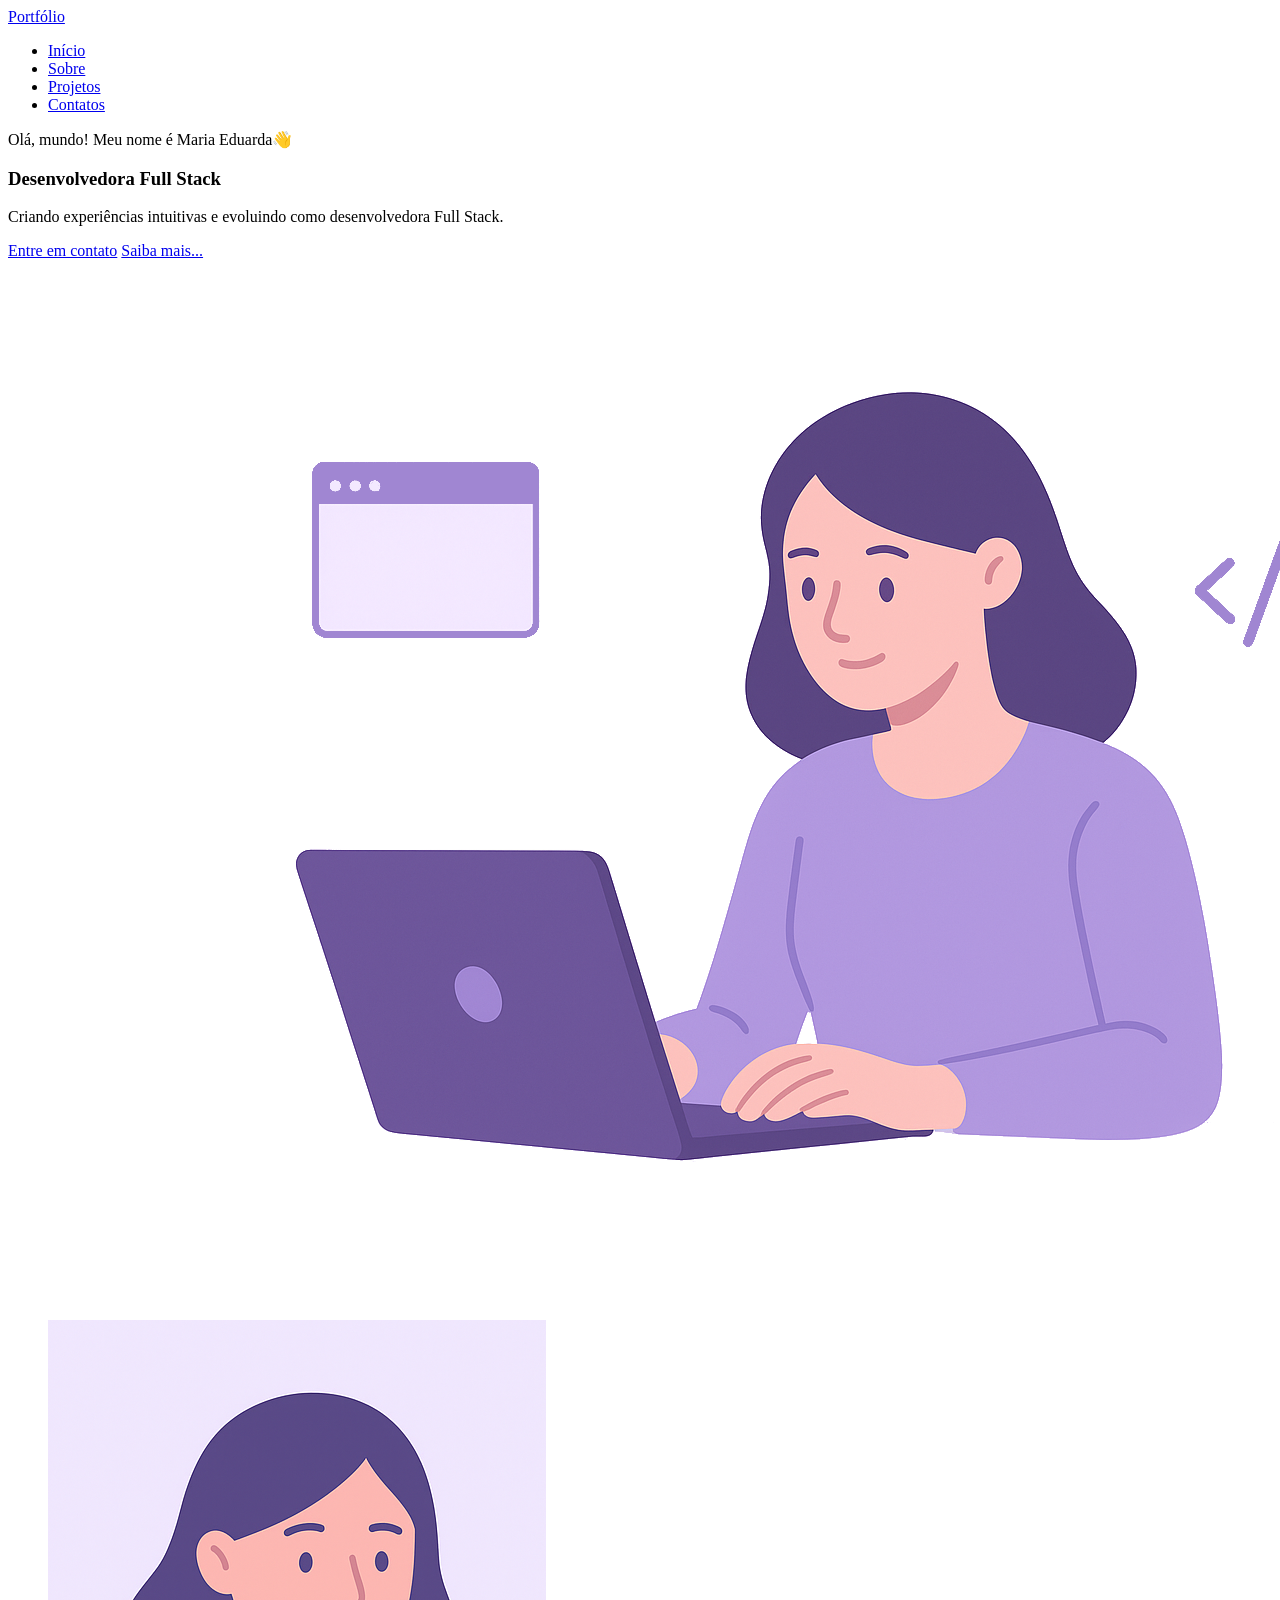
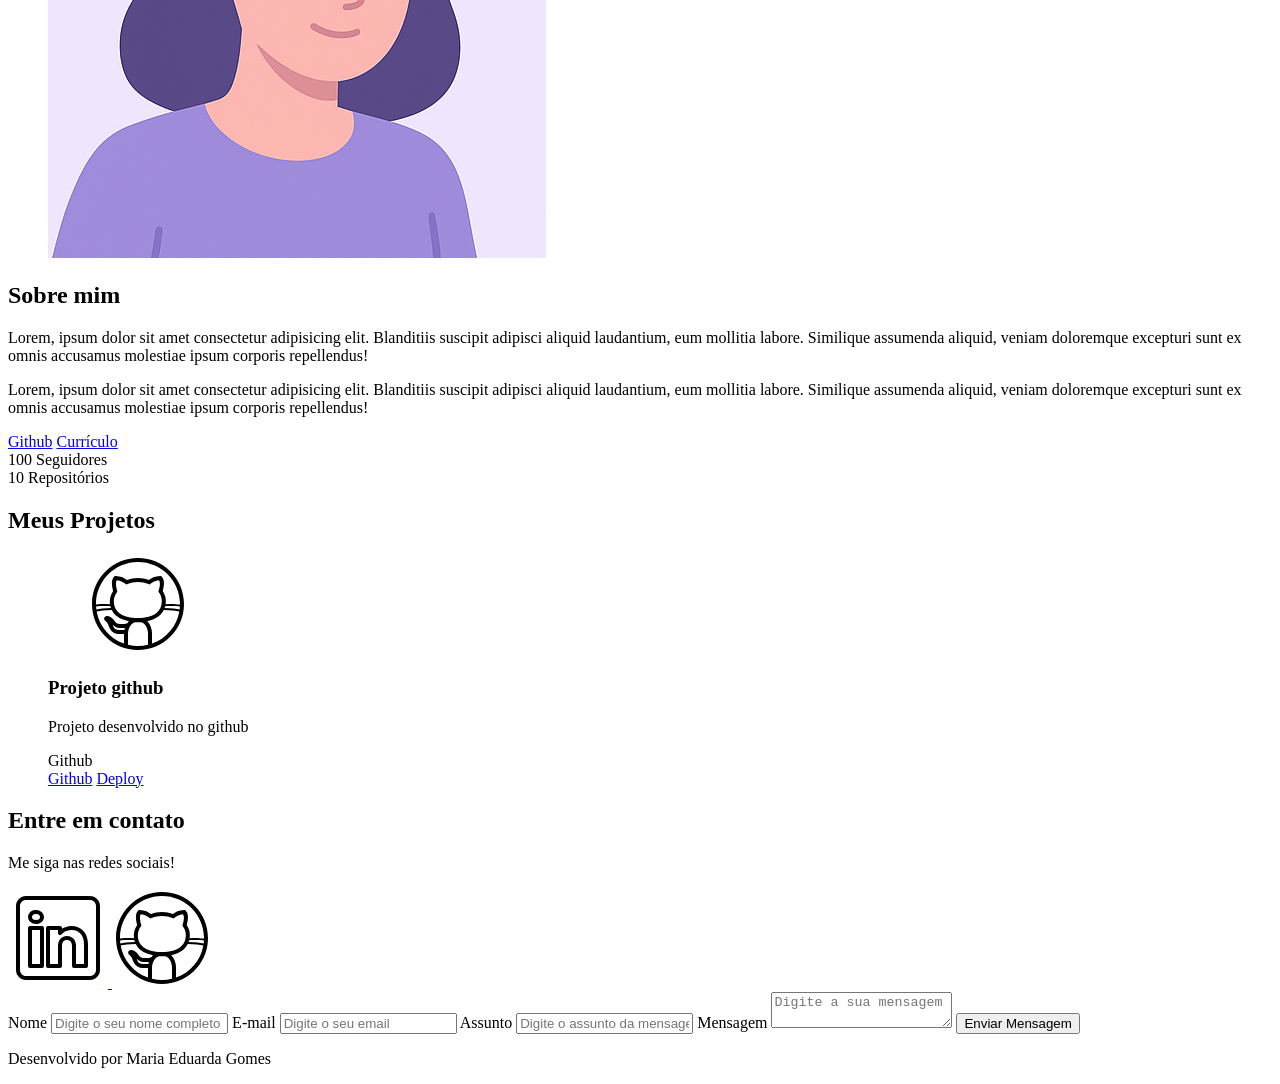
==== index.html @ a7b5e455 "feat: implementa página index.html" ====
<!DOCTYPE html>
<html lang="pt-br">
  <head>
    <meta charset="UTF-8" />
    <meta name="viewport" content="width=device-width, initial-scale=1.0" />
    <meta name="author" content="Maria Eduarda Gomes" />
    <meta
      name="description"
      content="Portfólio da Maria Eduarda Gomes,                 
                                    desenvolvedora Full Stack especializada em criar experiências
                                    digitais incríveis. Conheça meus projetos e entre em contato."
    />
    <meta name="robots" content="index, follow" />
    <link
      rel="icon"
      type="image/svg+xml"
      href="./assets/img/favicon.svg"
    />
    <title>Portfólio de Maria Eduarda</title>
  </head>
  <body>
    <!-- Cabeçalho da página-->
    <header>
      <a href="index.html" id="titulo"> Portfólio </a>

      <!--Menu de navegação-->
      <nav>
        <ul class="menu-list">
          <li><a href="#hero">Início</a></li>
          <li><a href="#about">Sobre</a></li>
          <li><a href="#projects">Projetos</a></li>
          <li><a href="#contact">Contatos</a></li>
        </ul>
      </nav>
    </header>

    <!--Seção principal da página-->
    <main>
      <!--Hero-->
      <section id="hero" class="section-container hero-container">
        <!--Para manter a semantica, para organizar o conteúdo de cada seção, vamos utilizar article e figure-->
        <!--Article para agrupar as seções de texto-->
        <article class="hero-content">
          <span>Olá, mundo! Meu nome é Maria Eduarda👋</span>
          <h1>Desenvolvedora Full Stack</h1>
          <p>
            Criando experiências intuitivas e evoluindo como desenvolvedora Full
            Stack.
          </p>

          <div class="buttons-container">
            <a href="#contact" class="botao">Entre em contato</a>
            <a href="#about" class="botao-outline">Saiba mais...</a>
          </div>
        </article>

        <!--Figure para as imagens-->
        <figure class="hero-image">
          <img src="./assets/img/foto_dev_woman.svg" alt="Foto da autora do site" class="float-animation" />
        </figure>
      </section>

      <!--About-->
      <section id="about" class="section-container about-container">
        <figure class="about-image">
          <img src="./assets/img/avatar_dev_woman.svg" alt="Foto do perfil da autora" />
        </figure>

        <article class="about-content">
          <h2>Sobre mim</h2>
          <p>
            Lorem, ipsum dolor sit amet consectetur adipisicing elit. Blanditiis
            suscipit adipisci aliquid laudantium, eum mollitia labore. Similique
            assumenda aliquid, veniam doloremque excepturi sunt ex omnis
            accusamus molestiae ipsum corporis repellendus!
          </p>
          <p>
            Lorem, ipsum dolor sit amet consectetur adipisicing elit. Blanditiis
            suscipit adipisci aliquid laudantium, eum mollitia labore. Similique
            assumenda aliquid, veniam doloremque excepturi sunt ex omnis
            accusamus molestiae ipsum corporis repellendus!
          </p>

          <div class="about-buttons-data">
            <div class="buttons-container">
                <a href="#" target="_blank" class="botao">Github</a>
                <a href="#" target="_blank" class="botao-outline">Currículo</a>  
            </div>

            <div class="data-container">
                <div class="data-item">
                    <span class="data-number">100</span>
                    <span class="data-label">Seguidores</span>
                </div>

                <div class="data-item">
                    <span class="data-number">10</span>
                    <span class="data-label">Repositórios</span>
                </div>
            </div>
          </div>
        </article>
      </section>

      <!--Projects-->
      <section id="projects" class="section-container projects-container">
        <h2>Meus Projetos</h2>

        <div class="swiper projects-swiper">
          <div class="swiper-wrapper">
            <figure class="swiper-slide">
        
            <article class="project-card">
              <figure class="project-image">
                <img src="./assets/icons/social/github.svg" alt="Ícone do github">
              </figure>

              <div class="project-content">

                <h3>Projeto github</h3>
                <p>Projeto desenvolvido no github</p>

                <div class="project-tags">
                  <span class="tag">Github</span>
                </div>

                <div class="project-buttons">
                  <a href="#" target="_blank" class="botao botao-sm">Github</a>
                  <a href="#" target="_blank" class="botao botao-outiline">Deploy</a>
                </div>
              </div>
            </article>
          </div>

          <!--Botões de navegação-->
          <div class="swipper-button-next"></div>
          <div class="swipper-button-prev"></div>

          <!--Paginação-->
          <div class="swiper-pagination"></div>
        </div>
      </section>

      <!--Contact-->
      <section id="contact"class="section-container contact-container">
        <article class="contact-info">
          <h2>Entre em contato</h2>
          <p>Me siga nas redes sociais!</p>
          <div class="social-container">
            <a href="#" target="_blank" class="social-icon" aria-label="LinkedIn">
              <img src="./assets/icons/social/linkedin.svg" alt="Link para o LinkedIn">
            </a>
            <a href="#" target="_blank" class="social-icon" aria-label="GitHub">
              <img src="./assets/icons/social/github.svg" alt="Link para o GitHub">
            </a>
          </div>
        </article>

        <!-- Formulário -->
        <form id="formulario">

          <label for="nome">Nome</label>
          <input type="text" id="nome" name="nome" placeholder="Digite o seu nome completo">
          <span id="erro-nome"></span>

          <label for="email">E-mail</label>
          <input type="text" id="email" name="email" placeholder="Digite o seu email">
          <span id="erro-email"></span>

          <label for="assunto">Assunto</label>
          <input type="text" id="assunto" name="assunto" placeholder="Digite o assunto da mensagem">
          <span id="erro-assunto"></span>

          <label for="mensagem">Mensagem</label>
          <textarea name="mensagem" id="mensagem" placeholder="Digite a sua mensagem"></textarea>
          <span id="erro-mensagem"></span>

          <button class="botao" type="submit">Enviar Mensagem</button>

        </form>
      </section>
    </main>

    <!--Rodapé da página-->
    <footer>
      <p>Desenvolvido por Maria Eduarda Gomes</p>
    </footer>
  </body>
</html>
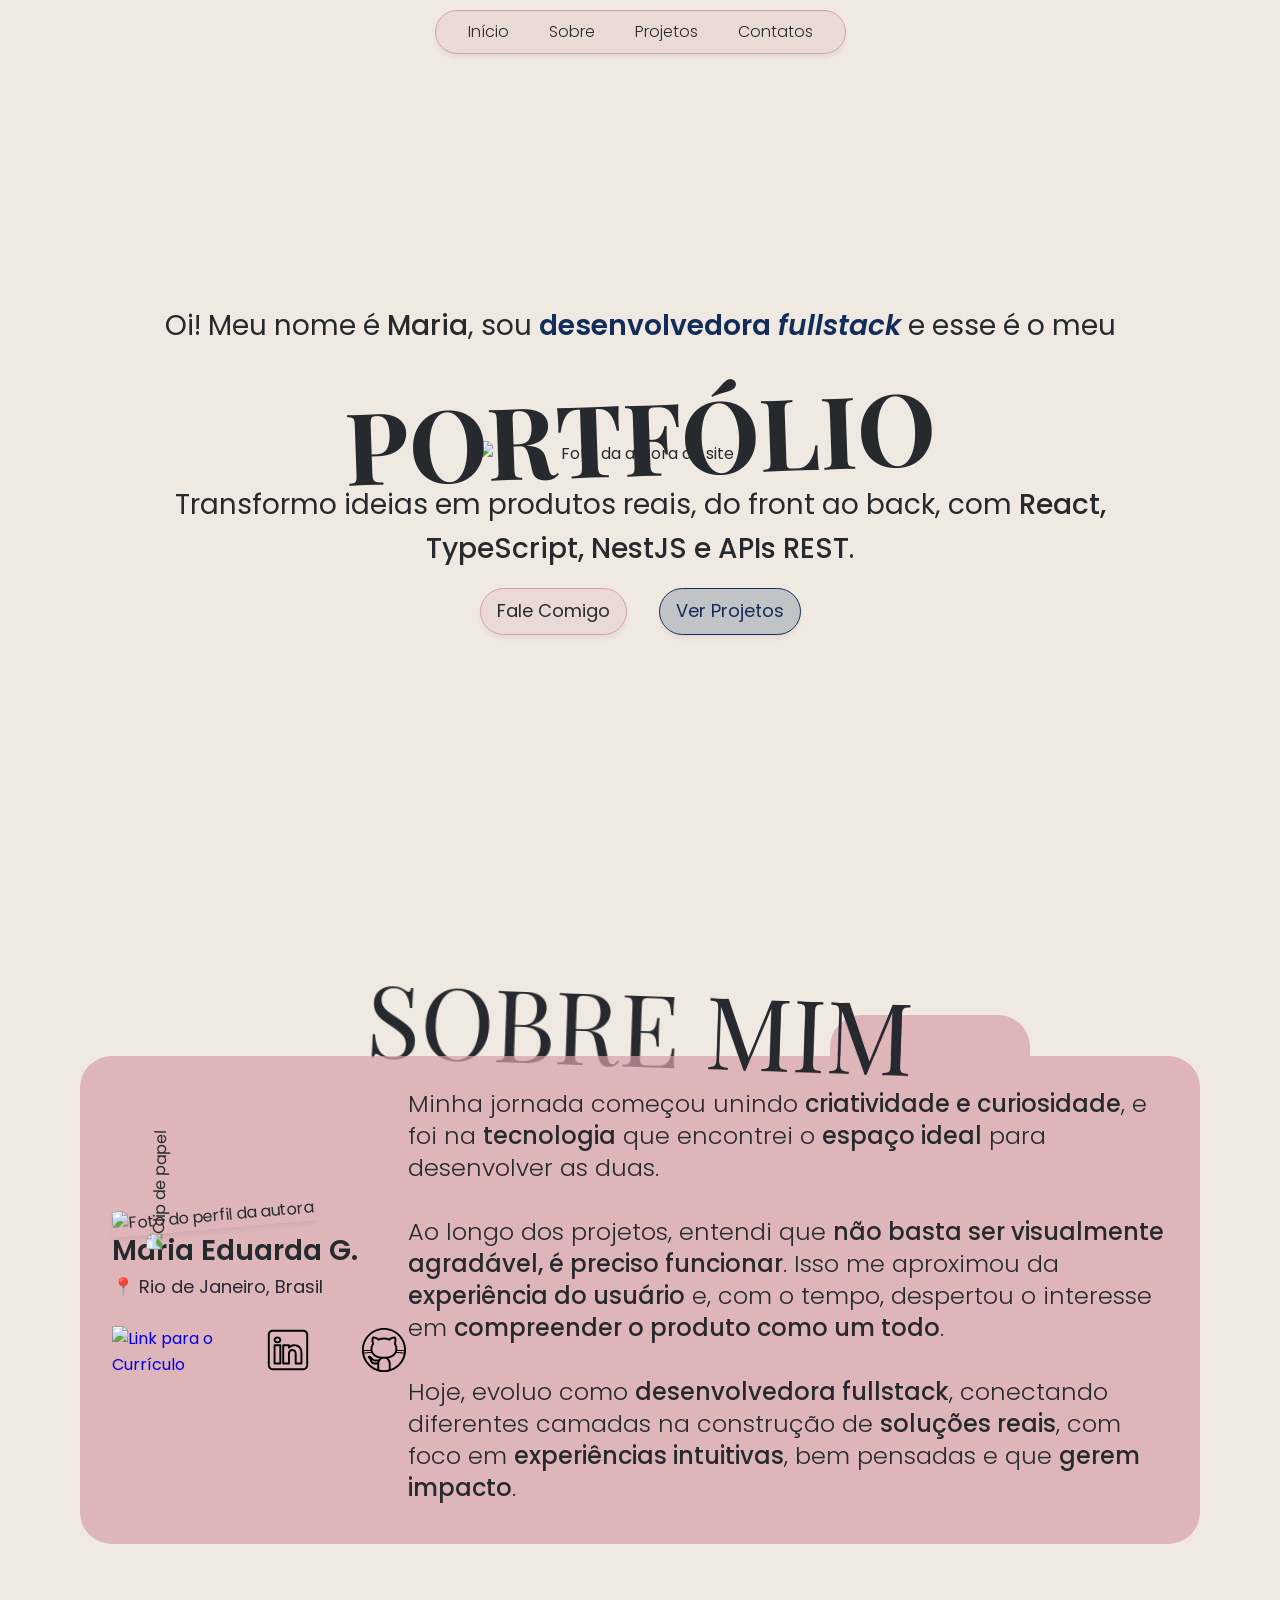
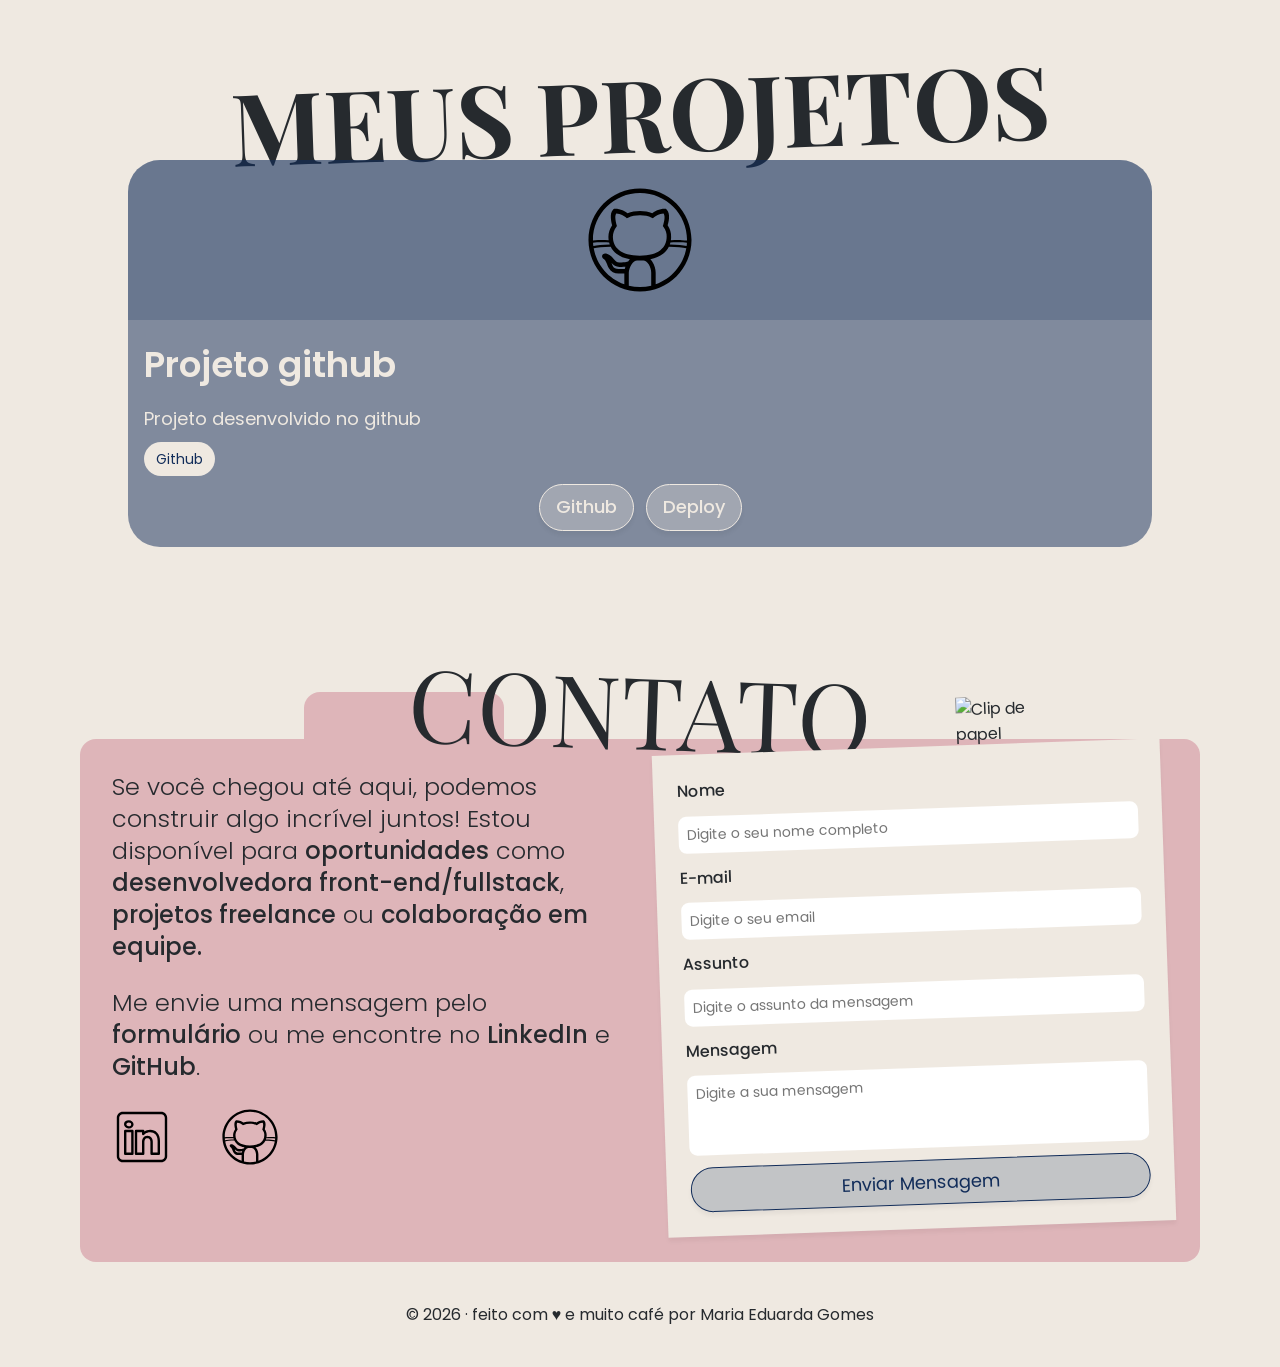
==== commit a375e22b: "feat: implementa responsividade para telas menores" ====
--- a/index.html
+++ b/index.html
@@ -7,104 +7,98 @@
     <meta
       name="description"
       content="Portfólio da Maria Eduarda Gomes,                 
-                                    desenvolvedora Full Stack especializada em criar experiências
-                                    digitais incríveis. Conheça meus projetos e entre em contato."
+      desenvolvedora Full Stack especializada em criar experiências
+      digitais incríveis. Conheça meus projetos e entre em contato."
     />
     <meta name="robots" content="index, follow" />
-    <link
-      rel="icon"
-      type="image/svg+xml"
-      href="./assets/img/favicon.svg"
-    />
+
+    <link rel="icon" type="image/svg+xml" href="./assets/img/favicon.svg"/>
+    <link rel="preconnect" href="https://fonts.googleapis.com">
+    <link rel="preconnect" href="https://fonts.gstatic.com" crossorigin>
+    <link href="https://fonts.googleapis.com/css2?family=Playfair+Display+SC:wght@700;900&family=Poppins:ital,wght@0,100;0,200;0,300;0,400;0,500;0,600;0,700;0,800;0,900;1,100;1,200;1,300;1,400;1,500;1,600;1,700;1,800;1,900&display=swap" rel="stylesheet">
+    <link rel="stylesheet" href="./styles.css" />
+
     <title>Portfólio de Maria Eduarda</title>
   </head>
   <body>
+    <!-- Efeito de ruído do fundo da página -->
+    <div class="noise"></div>
     <!-- Cabeçalho da página-->
     <header>
-      <a href="index.html" id="titulo"> Portfólio </a>
-
-      <!--Menu de navegação-->
-      <nav>
-        <ul class="menu-list">
-          <li><a href="#hero">Início</a></li>
-          <li><a href="#about">Sobre</a></li>
-          <li><a href="#projects">Projetos</a></li>
-          <li><a href="#contact">Contatos</a></li>
-        </ul>
-      </nav>
+      <div class="menu-content">
+        <!--Menu de navegação-->
+        <nav>
+          <ul class="menu-list">
+            <li><a href="#hero">Início</a></li>
+            <li><a href="#about">Sobre</a></li>
+            <li><a href="#projects">Projetos</a></li>
+            <li><a href="#contact">Contatos</a></li>
+          </ul>
+        </nav>
+      </div>
     </header>
 
     <!--Seção principal da página-->
     <main>
       <!--Hero-->
       <section id="hero" class="section-container hero-container">
-        <!--Para manter a semantica, para organizar o conteúdo de cada seção, vamos utilizar article e figure-->
-        <!--Article para agrupar as seções de texto-->
         <article class="hero-content">
-          <span>Olá, mundo! Meu nome é Maria Eduarda👋</span>
-          <h1>Desenvolvedora Full Stack</h1>
-          <p>
-            Criando experiências intuitivas e evoluindo como desenvolvedora Full
-            Stack.
-          </p>
+          <p class="destaque">Oi! Meu nome é <strong class="destaque-bold">Maria</strong>, sou <strong class="destaque-azul">desenvolvedora <span class="estilo-italico">fullstack</span></strong> e esse é o meu</p>
+          
+          <h1>PORTFÓLIO</h1>
+
+          <figure class="hero-image">
+            <img src="./assets/img/folder.svg" alt="Foto da autora do site" class="float-animation" />
+          </figure>
+
+          <p>Transformo ideias em produtos reais, do front ao back, com <strong class="destaque-bold">React, TypeScript, NestJS e APIs REST</strong>.</p>
 
           <div class="buttons-container">
-            <a href="#contact" class="botao">Entre em contato</a>
-            <a href="#about" class="botao-outline">Saiba mais...</a>
+            <a href="#contact" class="botao">Fale Comigo</a>
+            <a href="#projects" class="botao-outline">Ver Projetos</a>
           </div>
         </article>
-
-        <!--Figure para as imagens-->
-        <figure class="hero-image">
-          <img src="./assets/img/foto_dev_woman.svg" alt="Foto da autora do site" class="float-animation" />
-        </figure>
       </section>
 
       <!--About-->
       <section id="about" class="section-container about-container">
-        <figure class="about-image">
-          <img src="./assets/img/avatar_dev_woman.svg" alt="Foto do perfil da autora" />
-        </figure>
+        <h2><span class="cor-transparente">SOBRE</span> MIM</h2>
+        <!-- Para efeito de sobreposição do titulo -->
+        <span class="span-estilizado">SOBRE MIM</span>
+
+        <div class="about-profile">
+          <figure class="about-image">
+            <img class="clip" src="./assets/img/clip.svg" alt="Clip de papel" />
+            <img  class="foto" src="./assets/img/foto.png" alt="Foto do perfil da autora" />
+          </figure>
+          <div class="profile-info">
+            <h3>Maria Eduarda G.</h3>
+            <p>📍 Rio de Janeiro, Brasil</p>
+
+            <div class="social-icons"> 
+              <a href="https://drive.google.com/file/d/1fgDQmj1CB1QXT5oAgTwqPqc8lNXs97_Y/view?usp=drive_link" target="_blank" aria-label="Currículo">
+                <img src="./assets/icons/social/curriculo.svg" alt="Link para o Currículo">
+              </a>
+              <a href="https://www.linkedin.com/in/memariaa/" target="_blank" aria-label="LinkedIn">
+                <img src="./assets/icons/social/linkedin.svg" alt="Link para o LinkedIn">
+              </a>
+              <a href="https://github.com/memariaa" target="_blank" aria-label="GitHub">
+                <img src="./assets/icons/social/github.svg" alt="Link para o GitHub"> 
+              </a>
+            </div>
+          </div>
+        </div>
 
         <article class="about-content">
-          <h2>Sobre mim</h2>
-          <p>
-            Lorem, ipsum dolor sit amet consectetur adipisicing elit. Blanditiis
-            suscipit adipisci aliquid laudantium, eum mollitia labore. Similique
-            assumenda aliquid, veniam doloremque excepturi sunt ex omnis
-            accusamus molestiae ipsum corporis repellendus!
-          </p>
-          <p>
-            Lorem, ipsum dolor sit amet consectetur adipisicing elit. Blanditiis
-            suscipit adipisci aliquid laudantium, eum mollitia labore. Similique
-            assumenda aliquid, veniam doloremque excepturi sunt ex omnis
-            accusamus molestiae ipsum corporis repellendus!
-          </p>
-
-          <div class="about-buttons-data">
-            <div class="buttons-container">
-                <a href="#" target="_blank" class="botao">Github</a>
-                <a href="#" target="_blank" class="botao-outline">Currículo</a>  
-            </div>
-
-            <div class="data-container">
-                <div class="data-item">
-                    <span class="data-number">100</span>
-                    <span class="data-label">Seguidores</span>
-                </div>
-
-                <div class="data-item">
-                    <span class="data-number">10</span>
-                    <span class="data-label">Repositórios</span>
-                </div>
-            </div>
-          </div>
+          <p>Minha jornada começou unindo <strong class="destaque-bold">criatividade e curiosidade</strong>, e foi na <strong class="destaque-bold">tecnologia</strong> que encontrei o <strong class="destaque-bold">espaço ideal</strong> para desenvolver as duas.</p>
+          <p>Ao longo dos projetos, entendi que <strong class="destaque-bold"> não basta ser visualmente agradável, é preciso funcionar</strong>. Isso me aproximou da <strong class="destaque-bold">experiência do usuário</strong> e, com o tempo, despertou o interesse em <strong class="destaque-bold">compreender o produto como um todo</strong>.</p>
+          <p>Hoje, evoluo como <strong class="destaque-bold">desenvolvedora fullstack</strong>, conectando diferentes camadas na construção de <strong class="destaque-bold">soluções reais</strong>, com foco em <strong class="destaque-bold">experiências intuitivas</strong>, bem pensadas e que <strong class="destaque-bold">gerem impacto</strong>.</p>
         </article>
       </section>
 
       <!--Projects-->
       <section id="projects" class="section-container projects-container">
-        <h2>Meus Projetos</h2>
+        <h2>MEUS PROJETOS</h2>
 
         <div class="swiper projects-swiper">
           <div class="swiper-wrapper">
@@ -116,7 +110,6 @@
               </figure>
 
               <div class="project-content">
-
                 <h3>Projeto github</h3>
                 <p>Projeto desenvolvido no github</p>
 
@@ -125,8 +118,8 @@
                 </div>
 
                 <div class="project-buttons">
-                  <a href="#" target="_blank" class="botao botao-sm">Github</a>
-                  <a href="#" target="_blank" class="botao botao-outiline">Deploy</a>
+                  <a href="#" target="_blank" class="botao">Github</a>
+                  <a href="#" target="_blank" class="botao">Deploy</a>
                 </div>
               </div>
             </article>
@@ -144,13 +137,16 @@
       <!--Contact-->
       <section id="contact"class="section-container contact-container">
         <article class="contact-info">
-          <h2>Entre em contato</h2>
-          <p>Me siga nas redes sociais!</p>
-          <div class="social-container">
-            <a href="#" target="_blank" class="social-icon" aria-label="LinkedIn">
+          <h2>CONTATO</h2>
+
+          <p>Se você chegou até aqui, podemos construir algo incrível juntos! Estou disponível para <strong class="destaque-bold">oportunidades</strong> como <strong class="destaque-bold">desenvolvedora front-end/fullstack</strong>, <strong class="destaque-bold">projetos freelance</strong> ou <strong class="destaque-bold">colaboração em equipe.</strong></p>
+          <p>Me envie uma mensagem pelo <strong class="destaque-bold">formulário</strong> ou me encontre no <strong class="destaque-bold">LinkedIn</strong> e <strong class="destaque-bold">GitHub</strong>.</p>
+          
+          <div class="social-icons">
+            <a href="https://www.linkedin.com/in/memariaa/" target="_blank" aria-label="LinkedIn">
               <img src="./assets/icons/social/linkedin.svg" alt="Link para o LinkedIn">
             </a>
-            <a href="#" target="_blank" class="social-icon" aria-label="GitHub">
+            <a href="https://github.com/memariaa" target="_blank" aria-label="GitHub">
               <img src="./assets/icons/social/github.svg" alt="Link para o GitHub">
             </a>
           </div>
@@ -158,6 +154,7 @@
 
         <!-- Formulário -->
         <form id="formulario">
+          <img class="clip" src="./assets/img/clip.svg" alt="Clip de papel" />
 
           <label for="nome">Nome</label>
           <input type="text" id="nome" name="nome" placeholder="Digite o seu nome completo">
@@ -175,7 +172,7 @@
           <textarea name="mensagem" id="mensagem" placeholder="Digite a sua mensagem"></textarea>
           <span id="erro-mensagem"></span>
 
-          <button class="botao" type="submit">Enviar Mensagem</button>
+          <button class="botao-outline" type="submit">Enviar Mensagem</button>
 
         </form>
       </section>
@@ -183,7 +180,7 @@
 
     <!--Rodapé da página-->
     <footer>
-      <p>Desenvolvido por Maria Eduarda Gomes</p>
+      <p>© 2026 · feito com ♥ e muito café por Maria Eduarda Gomes</p>
     </footer>
   </body>
 </html>
--- a/styles.css
+++ b/styles.css
@@ -0,0 +1,1064 @@
+* {
+  margin: 0;
+  padding: 0;
+  box-sizing: border-box;
+  font-family: 'Poppins', sans-serif;
+  font-weight: 400;
+  text-decoration: none;
+  outline: none;
+} 
+
+:root {
+
+  /* Cores */
+  --bg: #EFE9E1;  
+  --text:#262A2E;
+  --accent: 216, 158, 168;
+  --accent2: 18, 45, 90;
+  --accent3:#122D5A;
+  --white: #ffffff;
+  --error: #e63946;
+
+  /* Sombra */
+  --shadow: 0px 4px 4px 0px rgba(0, 0, 0, 0.05);
+
+  /* Espaçamentos */
+  --spacing-xs: 0.5rem; /* 4px */
+  --spacing-sm: 0.5rem; /* 8px */
+  --spacing-md: 1rem; /* 16px */
+  --spacing-lg: 1.5rem; /* 24px */
+  --spacing-xl: 2rem; /* 32px */
+  --spacing-2xl: 2.5rem; /* 40px */
+  --spacing-3xl: 3rem; /* 48px */
+  --spacing-4xl: 4rem; /* 64px */
+  --spacing-5xl: 5rem; /* 80px */
+
+  /* Tamanhos da fonte */
+  --text-xs: 0.875rem; /* 14px */
+  --text-sm: 1rem; /* 16px */
+  --text-md: 1.125rem; /* 18px */
+  --text-lg: 1.5rem; /* 24px */
+  --text-xl: 1.75rem; /* 28px */
+  --text-2xl: 2.25rem; /* 36px */
+  --text-3xl: 3rem; /* 48px */
+  --text-4xl: 4rem; /* 64px */
+
+  /* Peso da fonte */
+  --font-weight-light: 300;
+  --font-weight-regular: 400;
+  --font-weight-medium: 500;
+  --font-weight-semibold: 600;
+  --font-weight-bold: 700;
+
+  /* Border Radius */
+  --radius-sm: 0.25rem;
+  --radius-md: 0.5rem;
+  --radius-lg: 1rem;
+  --radius-xl: 2rem;
+  --radius-full: 100px;
+
+  /* Animação Padrão */
+  --transition-default: all 0.3s ease;
+}
+ 
+html {
+  scroll-behavior: smooth;
+}
+
+body {
+  display: flex;
+  flex-direction: column;
+  min-height: 100vh;
+  background-color: var(--bg);
+  line-height: 1.6;
+  color: var(--text);
+}
+
+/* ADICIONA RUÍDO NO FUNDO */
+.noise {
+  position: fixed;
+  inset: 0;
+  z-index: -1;
+  pointer-events: none;
+  background-image: url('./assets/img/noise.png');
+  background-repeat: repeat;
+}
+
+main {
+  flex: 1;
+}
+
+/* ESTILO SEÇÃO GLOBAL */
+.section-container {
+  max-width: 70rem;
+  margin: 0 auto;
+  padding: var(--spacing-xs) var(--spacing-md) 120px var(--spacing-md);
+  scroll-margin-top: 6rem;
+}
+
+/* BOTÕES */
+.buttons-container {
+  display: flex;
+  gap: var(--spacing-xl);
+  justify-content: center;
+}
+
+.botao,
+.botao-outline {
+  display: inline-block;
+  padding: var(--spacing-sm) var(--spacing-md);
+  border: 1px solid transparent;
+  border-radius: var(--radius-full);
+  font-size: var(--text-md);
+  font-weight: var(--font-weight-regular);
+  text-align: center;
+  cursor: pointer;
+  transition: var(--transition-default);
+  box-shadow: var(--shadow);
+}
+
+.botao {
+  border-color: rgba(var(--accent), 1);
+  background-color: rgba(var(--accent), 0.2);
+  color: var(--text);
+}
+
+.botao-outline {
+  border-color: rgba(var(--accent2), 1);
+  background-color: rgba(var(--accent2), 0.2);
+  color: rgba(var(--accent2), 1);
+}
+
+.botao:hover, .botao-outline:hover {
+  transform: translateY(-0.25rem);
+}
+
+/* HEADER */
+header {
+  position: sticky;
+  top: 10px;
+  z-index: 1000;
+  width: fit-content;
+  margin: 0 auto;
+  gap: var(--spacing-lg);
+  padding: var(--spacing-sm);
+  border: 1px solid rgba(var(--accent), 1);
+  border-radius: var(--radius-full);
+  box-shadow: var(--shadow);
+  background-color: rgba(var(--accent), 0.2);
+  backdrop-filter: blur(5px); 
+  -webkit-backdrop-filter: blur(4px);
+}
+
+header a {
+  font-weight: var(--font-weight-light);
+  color: var(--text);
+  transition: color 0.3s ease;
+}
+
+header a:hover {
+  font-weight: var(--font-weight-regular);
+  color: #000;
+}
+
+.menu-content {
+  display: flex;
+  justify-content: space-between;
+  align-items: center;
+  max-width: 70rem;
+  height: 100%;
+  margin: 0 auto;
+  padding: 0 var(--spacing-md);
+}
+
+.menu-list {
+  display: flex;
+  gap: var(--spacing-lg);
+  list-style: none;
+}
+
+.menu-list a {
+  padding: var(--spacing-xs);
+}
+
+/* HERO */
+.hero-container {
+  position: relative;
+  display: flex;
+  align-items: center;
+  gap: var(--spacing-2xl);
+  min-height: 100vh;
+  margin-top: var(--spacing-xl);
+}
+
+.hero-content {
+  display: flex;
+  flex: 1;
+  flex-direction: column;
+  text-align: center;
+  gap: var(--spacing-md);
+
+}
+
+.hero-content .destaque {
+  font-size: var(--text-xl);
+}
+
+.destaque-bold {
+  font-weight: var(--font-weight-medium);
+}
+
+.destaque-azul, .estilo-italico {
+  font-weight: var(--font-weight-semibold);
+}
+
+.destaque-azul {
+  color: rgba(var(--accent2), 1);
+}
+
+.estilo-italico {
+  font-style: italic;
+}
+
+.hero-content h1 {
+  font-family: playfair display sc, serif;
+  font-size: 100px;
+  font-weight: var(--font-weight-bold);
+  line-height: 140px;
+  transform: rotate(-2deg);
+}
+
+.hero-content p{
+  font-size: var(--text-xl);
+}
+
+.hero-image {
+  display: flex;
+  flex: 1;
+  justify-content: center;
+  margin-top: -80px;
+}
+
+.hero-image img {
+  width: 30%;
+  max-width: 40%;
+  animation-duration: 4s;
+}
+
+/* Animação Flutuante */
+@keyframes float {
+  
+  0%,
+  100% {
+    transform: translateY(0);
+  }
+
+  50% {
+    transform: translateY(2%);
+  }
+
+}
+
+/* Usa animação */
+.float-animation {
+  animation: float 3s ease-in-out infinite;
+}
+
+/* SOBRE */
+.about-container {
+  position: relative;
+  display: flex;
+  align-items: center;
+  margin: var(--spacing-5xl) auto;
+  padding: var(--spacing-xl);
+  border-radius: var(--radius-xl);
+  background-color: rgba(var(--accent), 0.7);
+}
+
+/* BEFORE PARA CRIAR A ABA DA PASTA */
+.about-container::before {
+  content: '';
+  position: absolute;
+  top: -41px;
+  left: 67%;
+  width: 200px;
+  height: 41px;
+  background-color: rgba(var(--accent), 0.7);
+  border-top-left-radius: var(--radius-xl);
+  border-top-right-radius: var(--radius-xl);
+  z-index: -1;
+}
+
+.about-container h2, .about-container .span-estilizado {
+  position: absolute;
+  top: -110px;
+  left: 50%;
+  transform: translateX(-50%) rotate(2deg);
+  font-size: 100px;
+  font-family: playfair display sc, serif;
+  white-space: nowrap;
+}
+
+.about-container .span-estilizado {
+  z-index: -1;
+}
+
+.about-container h2 {
+  z-index: 1;
+}
+
+.cor-transparente {
+  color: rgba(var(--accent), 0);
+  font-family: playfair display sc, serif;
+}
+
+.about-profile{
+  width: 100%;
+  display: flex;
+  flex-direction: column;
+}
+
+.about-profile h3{
+  font-size: var(--text-xl);
+  font-weight: var(--font-weight-semibold);
+}
+
+.about-profile p{
+  font-size: var(--text-md);
+}
+
+.about-image {
+  width: 100%;
+  margin-top: -40px;
+}
+
+.about-image img {
+  position: relative;
+  width: 100%;
+}
+
+.about-image .foto{
+  width: 80%;
+  transform: rotate(-5deg);
+  margin-top: -80px;
+  z-index: 2;
+  box-shadow: var(--shadow);
+}
+
+.about-image .clip{
+  width: 34%;
+  left: -4%;
+  z-index: 3;
+  transform: rotate(-89deg);
+}
+
+.about-profile .social-icons {
+  width: 100%;
+  display: flex;
+  flex-direction: row;
+  gap: var(--spacing-3xl);
+}
+
+.about-profile .social-icons img {
+  height: 48px;
+  margin-top: var(--spacing-lg);
+}
+
+.about-profile .social-icons img:hover, .contact-info .social-icons img:hover {
+  transform: scale(1.1);
+  transition: 0.5s ease;
+}
+
+.about-content {
+  display: flex;
+  flex-direction: column;
+  gap: var(--spacing-lg);
+}
+
+.about-content p {
+  margin-bottom: var(--spacing-sm);
+  text-align: left;
+  font-size: var(--text-lg);
+  font-weight: var(--font-weight-light);
+  line-height: 32px;
+}
+
+/* PROJETOS */
+.projects-container {
+  scroll-margin-top: 3rem;
+  margin: var(--spacing-2xl) auto; 
+  text-align: center;
+}
+
+.projects-container h2 {
+  font-size: 100px;
+  font-weight: var(--font-weight-bold);
+  font-family: playfair display sc, serif;
+  transform: rotate(-2deg);
+  margin-bottom: -40px;
+}
+
+.projects-swiper {
+  position: relative;
+  width: 100%;
+  padding: var(--spacing-sm) var(--spacing-xl) var(--spacing-xl);
+  overflow: hidden;
+}
+
+/* Card Projetos */
+.project-card {
+  display: flex;
+  flex-direction: column;
+  width: 100%;
+  height: 100%;
+  border-radius: var(--radius-xl);
+  background-color: rgba(var(--accent2), 0.5);
+  overflow: hidden;
+  transition: var(--transition-default);
+}
+
+.project-image {
+  display: flex;
+  justify-content: center;
+  align-items: center;
+  width: 100%;
+  height: 10rem;
+  background: rgba(var(--accent2), 0.2);
+}
+
+.project-image img {
+  width: 75%;
+  height: 75%;
+  max-width: 7rem;
+  max-height: 7rem;
+  object-fit: contain;
+  transition: transform 0.3s ease;
+}
+
+.project-content {
+  display: flex;
+  flex: 1;
+  flex-direction: column;
+  padding: var(--spacing-md);
+  text-align: left;
+}
+
+.project-content h3 {
+  margin-bottom: 0.75rem;
+  font-size: var(--text-2xl);
+  font-weight: var(--font-weight-semibold);
+  color: var(--bg);
+}
+
+.project-content p {
+  flex: 1;
+  margin-bottom: var(--spacing-sm);
+  font-size: var(--text-md);
+  color: var(--bg);
+  font-weight: (--font-weight-light);
+}
+
+.project-tags {
+  display: flex;
+  flex-wrap: wrap;
+  gap: var(--spacing-xs)
+}
+
+.tag {
+  padding: 0.375rem 0.75rem;
+  border-radius: var(--radius-full);
+  background-color: var(--bg);
+  font-size: var(--text-xs);
+  font-weight: var(--font-weight-regular);
+  color: rgba(var(--accent2), 1);
+}
+
+.project-buttons {
+  display: flex;
+  justify-content: center;
+  align-items: center;
+  gap: 0.75rem;
+  margin-top: var(--spacing-sm);
+}
+
+.project-buttons .botao {
+  border-color: var(--bg);
+  background-color: rgb(239, 233, 225, 0.3);
+  font-size: var(--text-md);
+  font-weight: var(--font-weight-medium);
+  color: var(--bg);
+}
+
+/* Configuração do Swiper */
+.swiper-wrapper {
+  align-items: stretch;
+}
+
+.swiper-slide {
+  display: flex;
+  height: auto;
+}
+
+/* Botões do Swiper (navegação) */
+.swiper-button-next,
+.swiper-button-prev {
+  width: 3rem;
+  height: 3rem;
+}
+
+.swiper-button-next:after,
+.swiper-button-prev:after {
+  font-size: var(--text-lg);
+  color: var(--text);
+}
+
+.swiper-button-next:hover:after,
+.swiper-button-prev:hover:after {
+    color: rgba(var(--accent), 1);
+}
+
+/* Indicadores de paginação */
+.swiper-pagination-bullet {
+  width: 0.75rem;
+  height: 0.75rem;
+  background-color: var(--text);
+  opacity: 1;
+}
+
+.swiper-pagination-bullet-active {
+  width: var(--spacing-lg);
+  border-radius: var(--radius-sm);
+  background-color: rgba(var(--accent), 0.7)
+}
+
+/* CONTATO */
+.contact-container {
+  position: relative;
+  display: grid;
+  grid-template-columns: 1fr 1fr;
+  gap: var(--spacing-2xl);
+  padding: var(--spacing-xl);
+  background-color: rgba(var(--accent), 0.7);
+  border-radius: var(--radius-lg);
+}
+
+.contact-container::before {
+  content: '';
+  position: absolute;
+  top: -47px;
+  left: 20%;
+  width: 200px;
+  height: 47px;
+  background-color: rgba(var(--accent), 1);
+  border-top-left-radius: var(--radius-lg);
+  border-top-right-radius: var(--radius-lg);
+  z-index: -1;
+  background: rgba(var(--accent), 0.7);
+}
+
+/* Redes Sociais */
+.contact-info h2{
+  position: absolute;
+  top: -110px;
+  left: 50%;
+  transform: translateX(-50%) rotate(2deg);
+  font-size: 100px;
+  font-family: playfair display sc, serif;
+  white-space: nowrap;
+}
+
+.contact-info p{
+  margin-bottom: var(--spacing-lg);
+  font-size: var(--text-lg);
+  font-weight: var(--font-weight-light);
+  line-height: 32px;
+}
+
+.social-icons {
+  display: flex;
+  gap: var(--spacing-3xl);
+}
+
+.contact-info .social-icons img {
+  height: 60px;
+}
+
+/* Formulário de Contato */
+form {
+  display: flex;
+  flex-direction: column;
+  gap: 0.75rem;
+  padding: var(--spacing-lg);
+  background-color: var(--bg);
+  transform: rotate(-2deg);
+  box-shadow: var(--shadow);
+  margin-top: -24px;
+}
+
+form .clip{
+  position: absolute;
+  width: 23%;
+  top: -10%;
+  left: 60%;
+  z-index: 3;
+}
+
+form label {
+  font-size: var(--text-sm);
+  font-weight: var(--font-weight-medium);
+}
+
+form input,
+form textarea {
+  width: 100%;
+  padding: 0.5rem var(--spacing-sm);
+  border-radius: var(--radius-md);
+  border: none;
+  font-family: inherit;
+  font-size: var(--text-xs);
+}
+
+form input:focus,
+form textarea:focus {
+  border: 1px solid rgba(var(--accent2), 1);
+  outline: none;
+}
+
+form textarea {
+  min-height: 5rem;
+  resize: none;
+}
+
+form span {
+  margin-top: -0.75rem;
+  font-size: var(--text-sm);
+  color: var(--error);
+}
+
+form .botao-outline {
+  font-size: var(--text-md);
+  font-weight: var(--font-weight-regular);
+}
+
+/* FOOTER */
+footer {
+  padding: 2.5rem;
+  font-weight: 600;
+  text-align: center;
+  color: var(--text);
+}
+
+/* PÁGINA SUCCESS */
+.success-container {
+  position: relative;
+  display: flex;
+  flex-direction: column;
+  justify-content: center;
+  align-items: center;
+  width: fit-content;
+  height: fit-content;
+  background-color: rgba(var(--accent), 0.7);
+  padding: var(--spacing-lg);
+  border-radius: var(--radius-lg);
+  margin-top: var(--spacing-5xl);
+}
+
+.success-container::before {
+  content: '';
+  position: absolute;
+  top: -41px;
+  left: 16%;
+  width: 200px;
+  height: 41px;
+  background-color: rgba(var(--accent), 0.7);
+  border-top-left-radius: var(--radius-lg);
+  border-top-right-radius: var(--radius-lg);
+  z-index: -1;
+}
+
+.success-content {
+  display: flex;
+  flex-direction: column;
+  align-items: center;
+  gap: var(--spacing-lg);
+  padding: var(--spacing-lg);
+  width: fit-content;
+  background-color: var(--bg);
+  text-align: center;
+  transform: rotate(-2deg);
+  box-shadow: var(--shadow);
+}
+
+.success-content .clip{
+  position: absolute;
+  width: 15%;
+  top: -12%;
+  left: 60%;
+  z-index: 3;
+}
+
+.success-content h1 {
+  font-size: var(--text-3xl);
+  font-weight: var(--font-weight-bold);
+  color: var(--text);
+}
+
+.success-content p {
+  font-size: var(--text-md);
+  color: var(--text);
+}
+
+.success-icon {
+  display: flex;
+  align-items: center;
+  justify-content: center;
+  width: 7.5rem;
+  height: 7.5rem;
+}
+
+.success-icon img {
+  width: 6rem;
+  height: 6rem;
+  filter: invert(7%) sepia(3%) saturate(4331%) hue-rotate(170deg) brightness(98%) contrast(78%);
+}
+
+@media screen and (max-width: 1024px) {
+  @media (max-width: 768px) {
+    header {
+      display: none;
+    }
+  }
+
+  /* SECTION CONTAINER E PARAGRAFO GLOBAL */
+  .section-container p {
+    font-size: var(--text-lg);
+  }
+
+  /* HERO */
+  .hero-container {
+    margin: 0 var(--spacing-3xl);
+  }
+
+  .hero-content h1 {
+    line-height: 80px;
+  }
+
+  .hero-image {
+    display: flex;
+    flex: 1;
+    justify-content: center;
+    margin-top: -50px;
+  }
+
+  .hero-image img {
+    width: 30%;
+  }
+
+  /* SOBRE */
+  .about-container {
+    flex-direction: row;
+    margin: var(--spacing-sm) var(--spacing-lg);
+    padding: var(--spacing-xl);
+    gap: var(--spacing-lg);
+  }
+
+  .about-profile{
+    width: 100%;
+    display: flex;
+  }
+
+  .about-image {
+    margin-top: -120px;
+  }
+
+  .about-image .clip{
+    width: 34%;
+  }
+
+  .about-image .foto{
+    margin-top: -50px;
+  }
+
+  .profile-info{
+    margin-top: var(--spacing-xl);
+  }
+
+  .about-profile .social-icons {
+    gap: var(--spacing-xl);
+    
+  }
+
+  .about-profile h3{
+    font-size: var(--text-lg);
+  }
+
+  .about-profile p{
+    font-size: var(--text-md);
+  }
+
+  /* PROJETOS */
+
+  .projects-swiper {
+    margin: 0;
+    padding: var(--spacing-sm) var(--spacing-lg) var(--spacing-xl);
+  }
+
+  .swiper-wrapper {
+    min-height: 2.1rem;
+    align-items: stretch;
+  }
+
+  .swiper-slide {
+    justify-content: center;
+    align-items: stretch;
+  }
+
+  .swiper-button-next,
+  .swiper-button-prev {
+    display: none;
+  }
+
+  .contact-container {
+    margin: var(--spacing-sm) var(--spacing-lg);
+  }
+
+/* Redes Sociais */
+
+  .social-icons {
+    gap: var(--spacing-xl);
+  }
+
+  .contact-info .social-icons img {
+    height: 50px;
+  }
+
+  form .clip{
+    top: -6%;
+  }
+
+}
+
+@media screen and (max-width: 480px) {
+
+  /* HERO */
+ .hero-container {
+    margin: 0 auto;
+  }
+
+  .hero-container::before {
+    content: '';
+    position: absolute;
+    top: -100px;
+    left: 50%;
+    transform: translateX(-50%);
+    width: 200px;
+    height: 200px;
+    background-color: rgba(var(--accent), 0.7);
+    border-bottom-left-radius: var(--radius-full);
+    border-bottom-right-radius: var(--radius-full);
+    z-index: -10;
+    filter: blur(90px);
+  }
+
+  .about-container::after{
+    content: '';
+    position: absolute;
+    top: -100px;
+    left: 50%;
+    transform: translateX(-50%);
+    width: 200px;
+    height: 200px;
+    background-color: rgba(var(--accent2), 0.4);
+    border-radius: var(--radius-full);
+    z-index: -10;
+    filter: blur(90px);
+  }
+
+  .hero-container .destaque {
+    font-size: var(--text-lg);
+    line-height: 24px;
+  }
+
+  .hero-container h1 {
+    font-size: 56px;
+    line-height: 56px;
+  }
+
+  .hero-container p{
+    font-size: var(--text-md);
+    line-height: 18px;
+  }
+
+  .hero-container .botao, .hero-container .botao-outline {
+    font-size: var(--text-sm);
+    padding: var(--spacing-xs) var(--spacing-sm);
+  }
+
+  .hero-content{
+    gap: var(--spacing-xl);
+  }
+
+  /* SOBRE */
+
+  .about-container {
+    flex-direction: column;
+    margin: var(--spacing-sm);
+    padding: var(--spacing-md);
+    gap: var(--spacing-lg);
+  }
+
+  .about-container::before {
+    left: 45%;
+    width: 150px;
+  }
+
+  .about-container h2, .about-container .span-estilizado {
+    font-size: 56px;
+    top: -68px;
+
+  }
+
+  .about-profile{
+    flex-direction: row;
+  }
+
+  .about-image {
+    margin-top: -20px;
+  }
+
+  .about-image .clip{
+    width: 40%;
+  }
+
+  .about-image .foto{
+    width: 80%;
+    margin-top: -50px;
+  }
+
+  .profile-info{
+    margin-top: 0;
+  }
+
+  .about-profile .social-icons {
+    gap: var(--spacing-lg)
+  }
+
+  .about-profile .social-icons img{
+    height: 40px;
+  }
+
+  .about-profile h3{
+    font-size: var(--text-md);
+  }
+
+  .about-profile p{
+    font-size: var(--text-sm);
+  }
+
+  .about-content p {
+    margin-bottom: 0;
+    text-align: center;
+    font-size: var(--text-md);
+    font-weight: var(--font-weight-light);
+    line-height: 24px;
+  }
+
+    /* PROJETOS */
+  .projects-container h2 {
+    font-size: 56px;
+    margin-bottom: -15px;
+    line-height: 56px;
+  }
+
+  .project-content h3 {
+    margin-bottom: 0.75rem;
+    font-size: var(--text-lg);
+    font-weight: var(--font-weight-semibold);
+    color: var(--bg);
+  }
+
+  .project-content p {
+    flex: 1;
+    margin-bottom: var(--spacing-sm);
+    font-size: var(--text-sm);
+    color: var(--bg);
+    font-weight: (--font-weight-light);
+  }
+
+  /* CONTATO */
+  .contact-container {
+    grid-template-columns: 1fr;
+    gap: var(--spacing-2xl);
+    padding: var(--spacing-lg);
+    margin: var(--spacing-sm);
+  }
+
+  .contact-container::before {
+    left: 10%;
+    width: 150px;
+  }
+
+  /* Redes Sociais */
+  .contact-info h2{
+    top: -70px;
+    left: 50%;
+    font-size: 56px;
+  }
+
+  .contact-info p{
+    font-size: var(--text-md);
+    line-height: 24px;
+    text-align: center;
+  }
+
+  .social-icons {
+    gap: var(--spacing-xl);
+    align-items: center;
+    justify-content: center;
+  }
+
+  .contact-info .social-icons img {
+    height: 40px;
+  }
+
+  form .clip{
+    top: -10px;
+    left: -8%;
+    transform: rotate(130deg);
+  }
+
+  /* PÁGINA SUCCESS */
+.success-container {
+  margin: var(--spacing-5xl) var(--spacing-sm);
+}
+
+.success-container::before {
+  width: 150px;
+}
+
+.success-content {
+  gap: var(--spacing-xl);
+}
+
+.success-content .clip{
+  width: 30%;
+  top: -30px;
+  left: 70%;
+}
+
+.success-content h1 {
+  font-size: var(--text-xl);
+  line-height: 24px;
+}
+
+.success-content p {
+  font-size: var(--text-md);
+  line-height: 18px;
+}
+
+.success-icon {
+  width: 3rem;
+  height: 3rem;
+}
+
+}
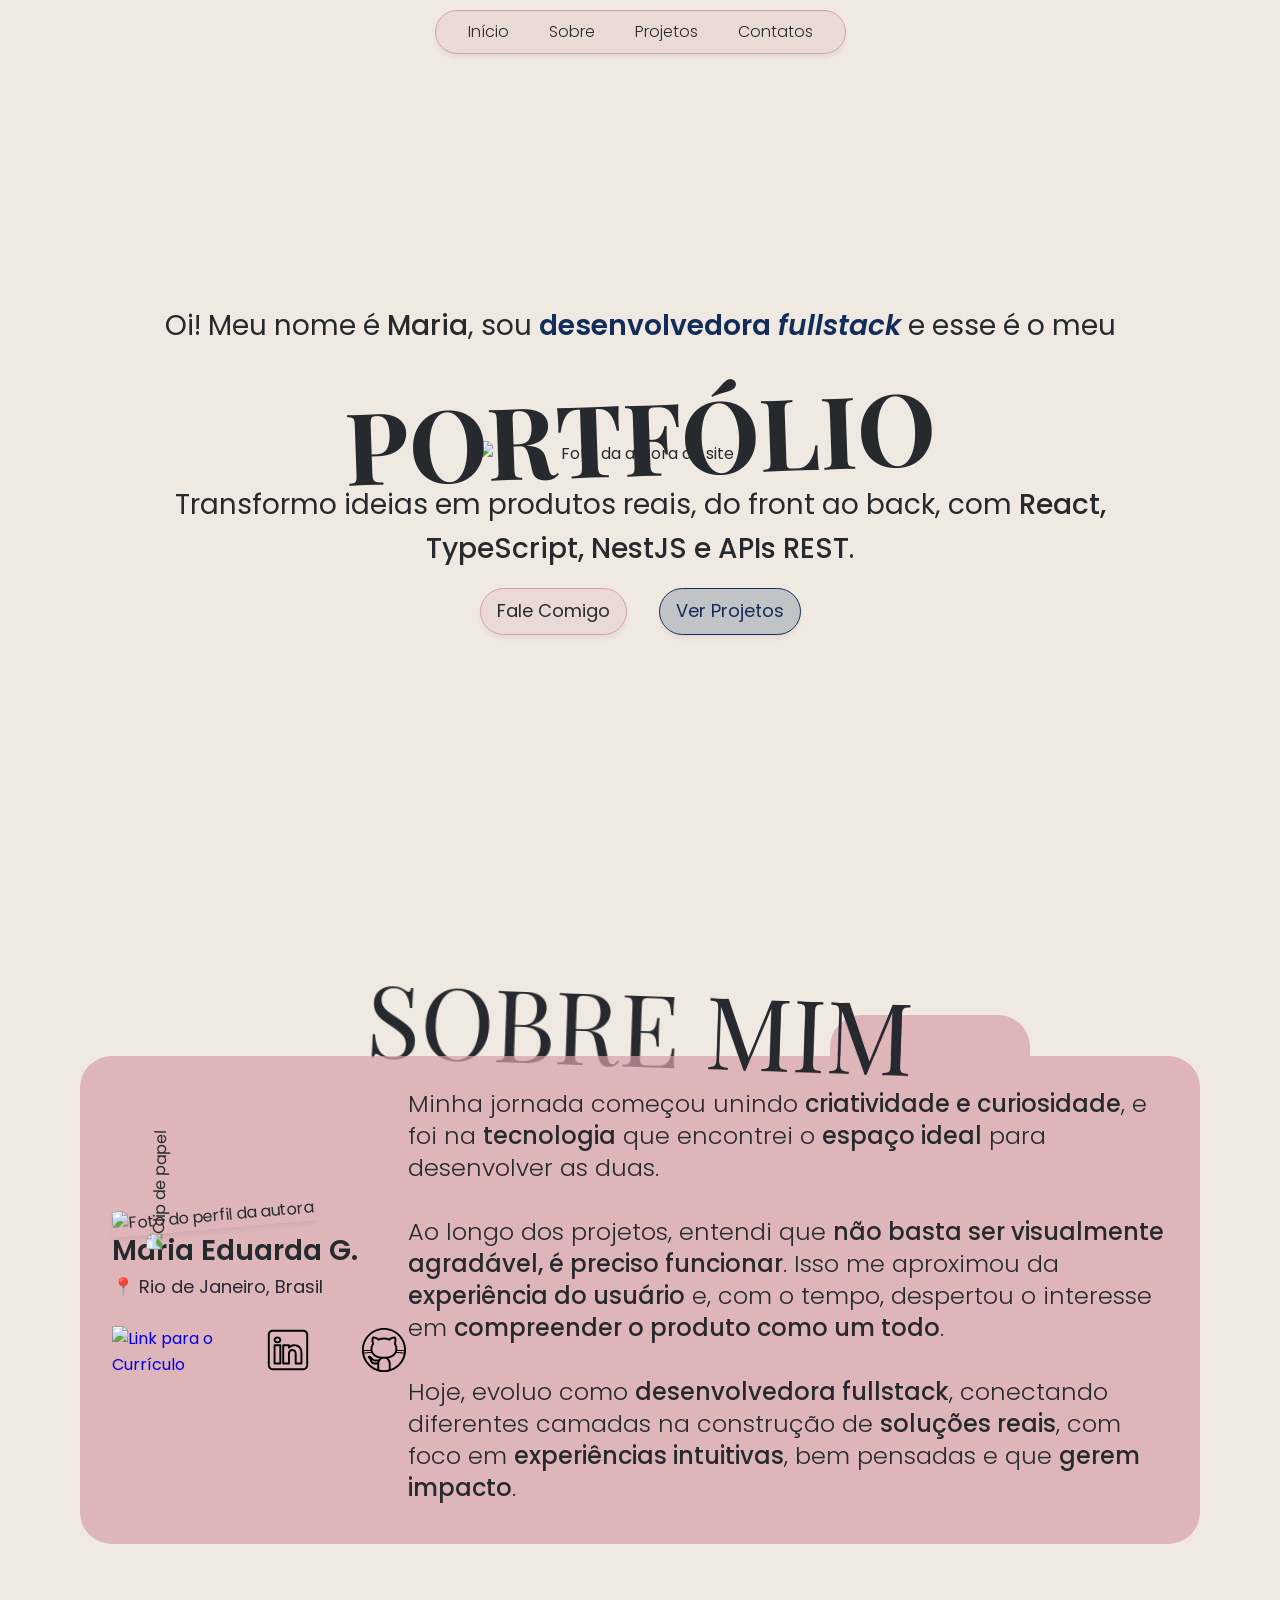
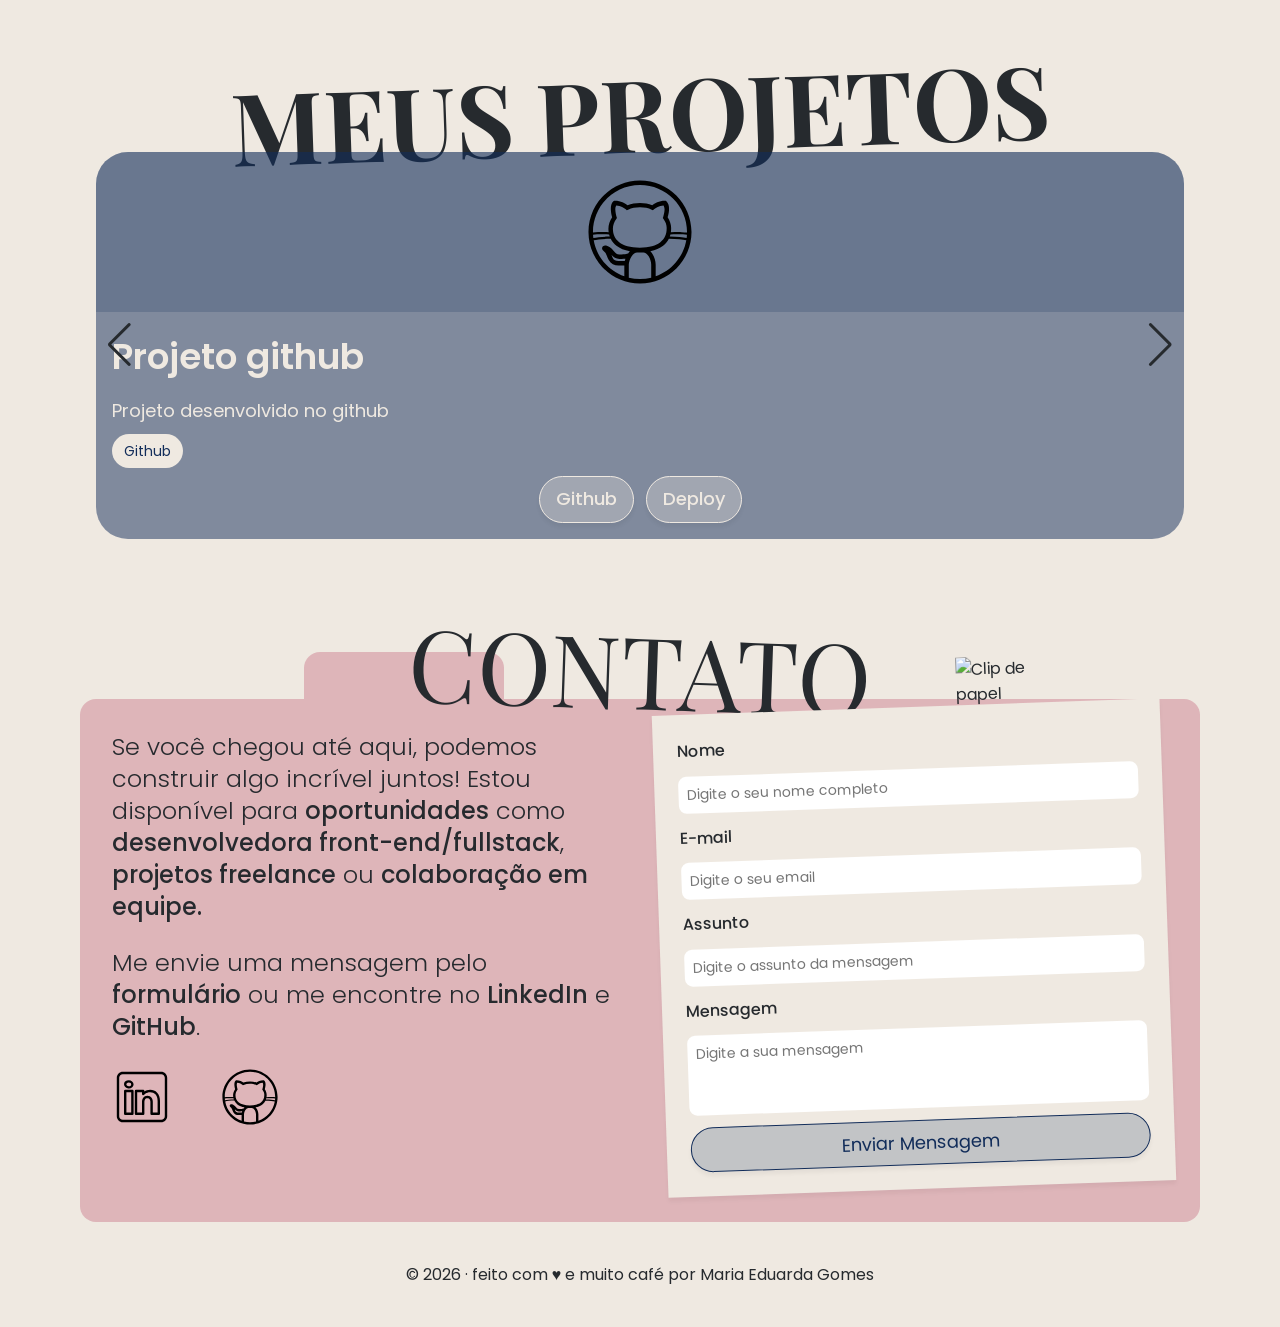
==== commit 15912612: "feat: implementa carrossel com swiper e consome api do github" ====
--- a/index.html
+++ b/index.html
@@ -17,7 +17,7 @@
     <link rel="preconnect" href="https://fonts.gstatic.com" crossorigin>
     <link href="https://fonts.googleapis.com/css2?family=Playfair+Display+SC:wght@700;900&family=Poppins:ital,wght@0,100;0,200;0,300;0,400;0,500;0,600;0,700;0,800;0,900;1,100;1,200;1,300;1,400;1,500;1,600;1,700;1,800;1,900&display=swap" rel="stylesheet">
     <link rel="stylesheet" href="./styles.css" />
-
+    <link rel="stylesheet" href="https://cdn.jsdelivr.net/npm/swiper@11/swiper-bundle.min.css"/>
     <title>Portfólio de Maria Eduarda</title>
   </head>
   <body>
@@ -102,32 +102,32 @@
 
         <div class="swiper projects-swiper">
           <div class="swiper-wrapper">
-            <figure class="swiper-slide">
-        
-            <article class="project-card">
-              <figure class="project-image">
-                <img src="./assets/icons/social/github.svg" alt="Ícone do github">
-              </figure>
+            <div class="swiper-slide">
+              <article class="project-card">
+                <figure class="project-image">
+                  <img src="./assets/icons/social/github.svg" alt="Ícone do github">
+                </figure>
 
-              <div class="project-content">
-                <h3>Projeto github</h3>
-                <p>Projeto desenvolvido no github</p>
+                <div class="project-content">
+                  <h3>Projeto github</h3>
+                  <p>Projeto desenvolvido no github</p>
 
-                <div class="project-tags">
-                  <span class="tag">Github</span>
+                  <div class="project-tags">
+                    <span class="tag">Github</span>
+                  </div>
+
+                  <div class="project-buttons">
+                    <a href="#" target="_blank" class="botao">Github</a>
+                    <a href="#" target="_blank" class="botao">Deploy</a>
+                  </div>
                 </div>
-
-                <div class="project-buttons">
-                  <a href="#" target="_blank" class="botao">Github</a>
-                  <a href="#" target="_blank" class="botao">Deploy</a>
-                </div>
-              </div>
-            </article>
+              </article>
+            </div>
           </div>
 
           <!--Botões de navegação-->
-          <div class="swipper-button-next"></div>
-          <div class="swipper-button-prev"></div>
+          <div class="swiper-button-next"></div>
+          <div class="swiper-button-prev"></div>
 
           <!--Paginação-->
           <div class="swiper-pagination"></div>
@@ -182,5 +182,8 @@
     <footer>
       <p>© 2026 · feito com ♥ e muito café por Maria Eduarda Gomes</p>
     </footer>
+
+    <script src="https://cdn.jsdelivr.net/npm/swiper@11/swiper-bundle.min.js"></script>
+    <script src="assets/js/script.js"></script>
   </body>
 </html>
--- a/styles.css
+++ b/styles.css
@@ -803,6 +803,10 @@
     padding: var(--spacing-sm) var(--spacing-lg) var(--spacing-xl);
   }
 
+  .projects-container h2 {
+    line-height: 80px;
+  }
+
   .swiper-wrapper {
     min-height: 2.1rem;
     align-items: stretch;
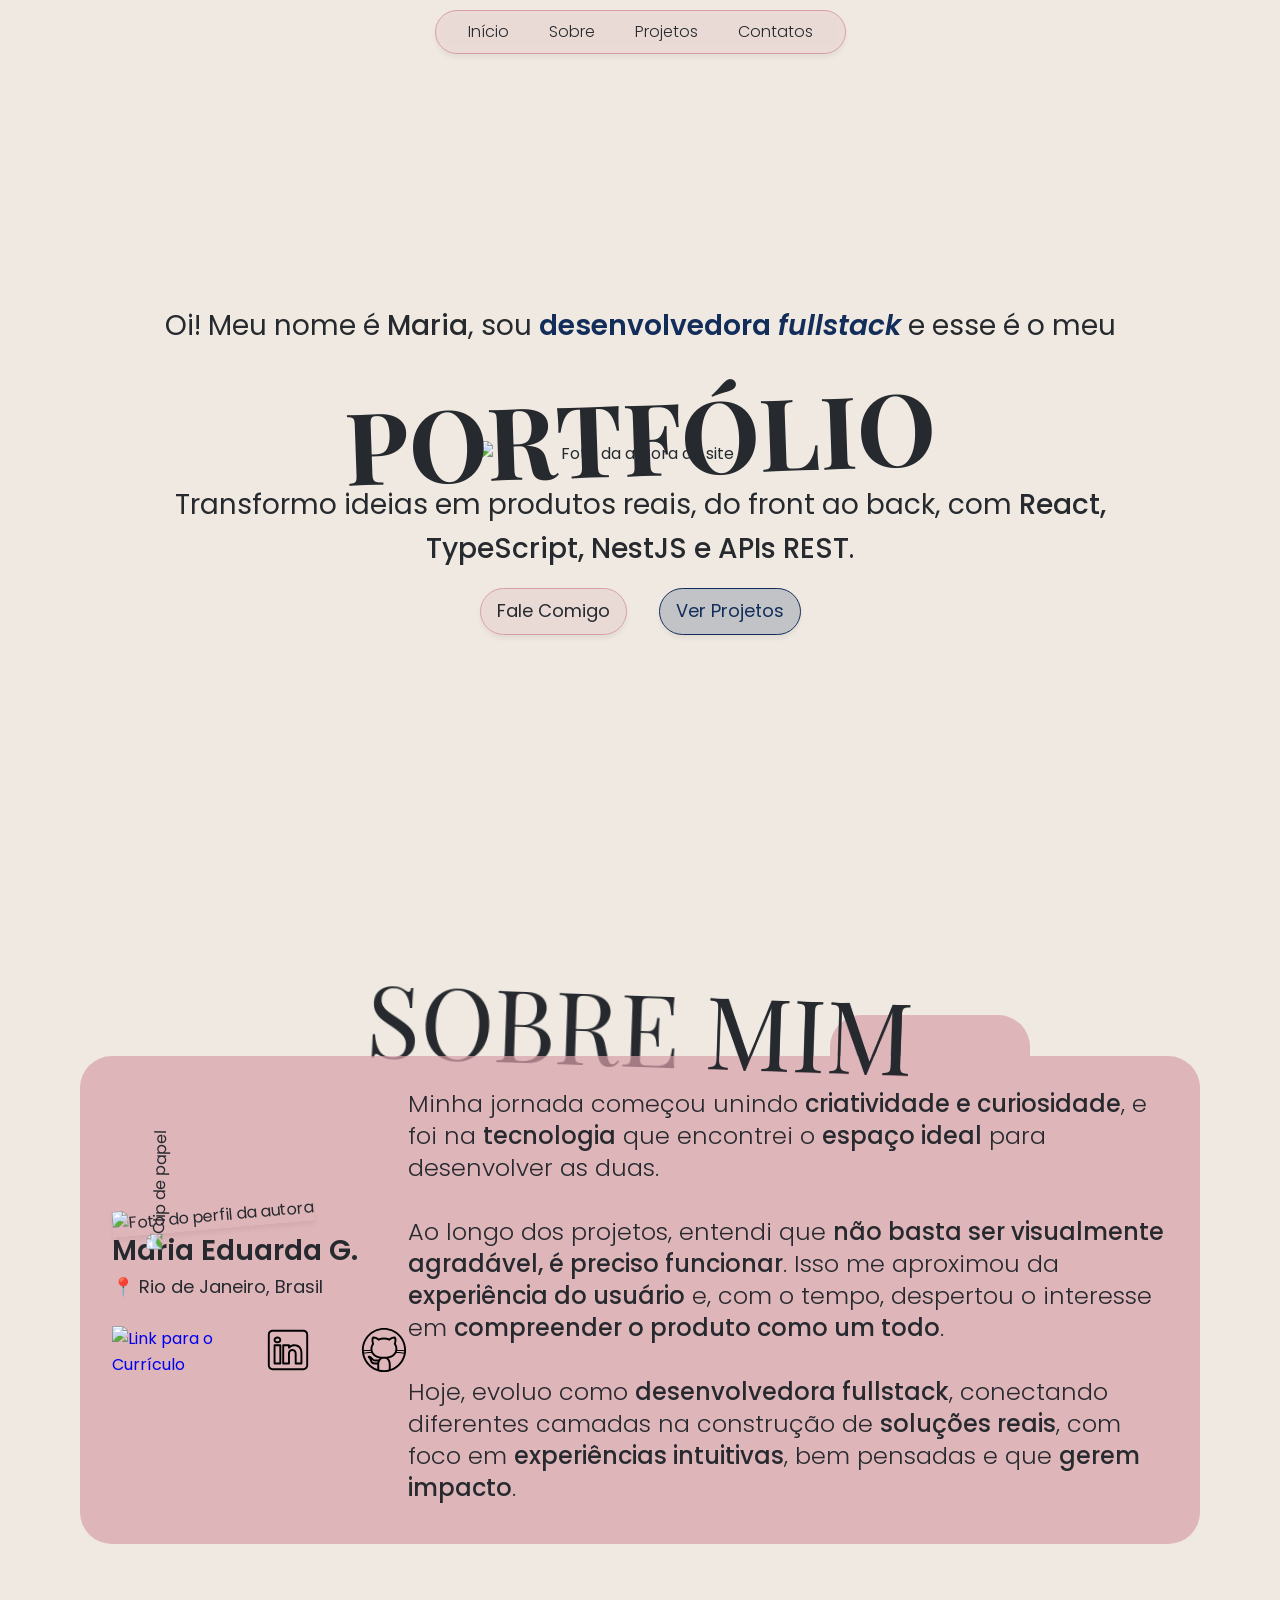
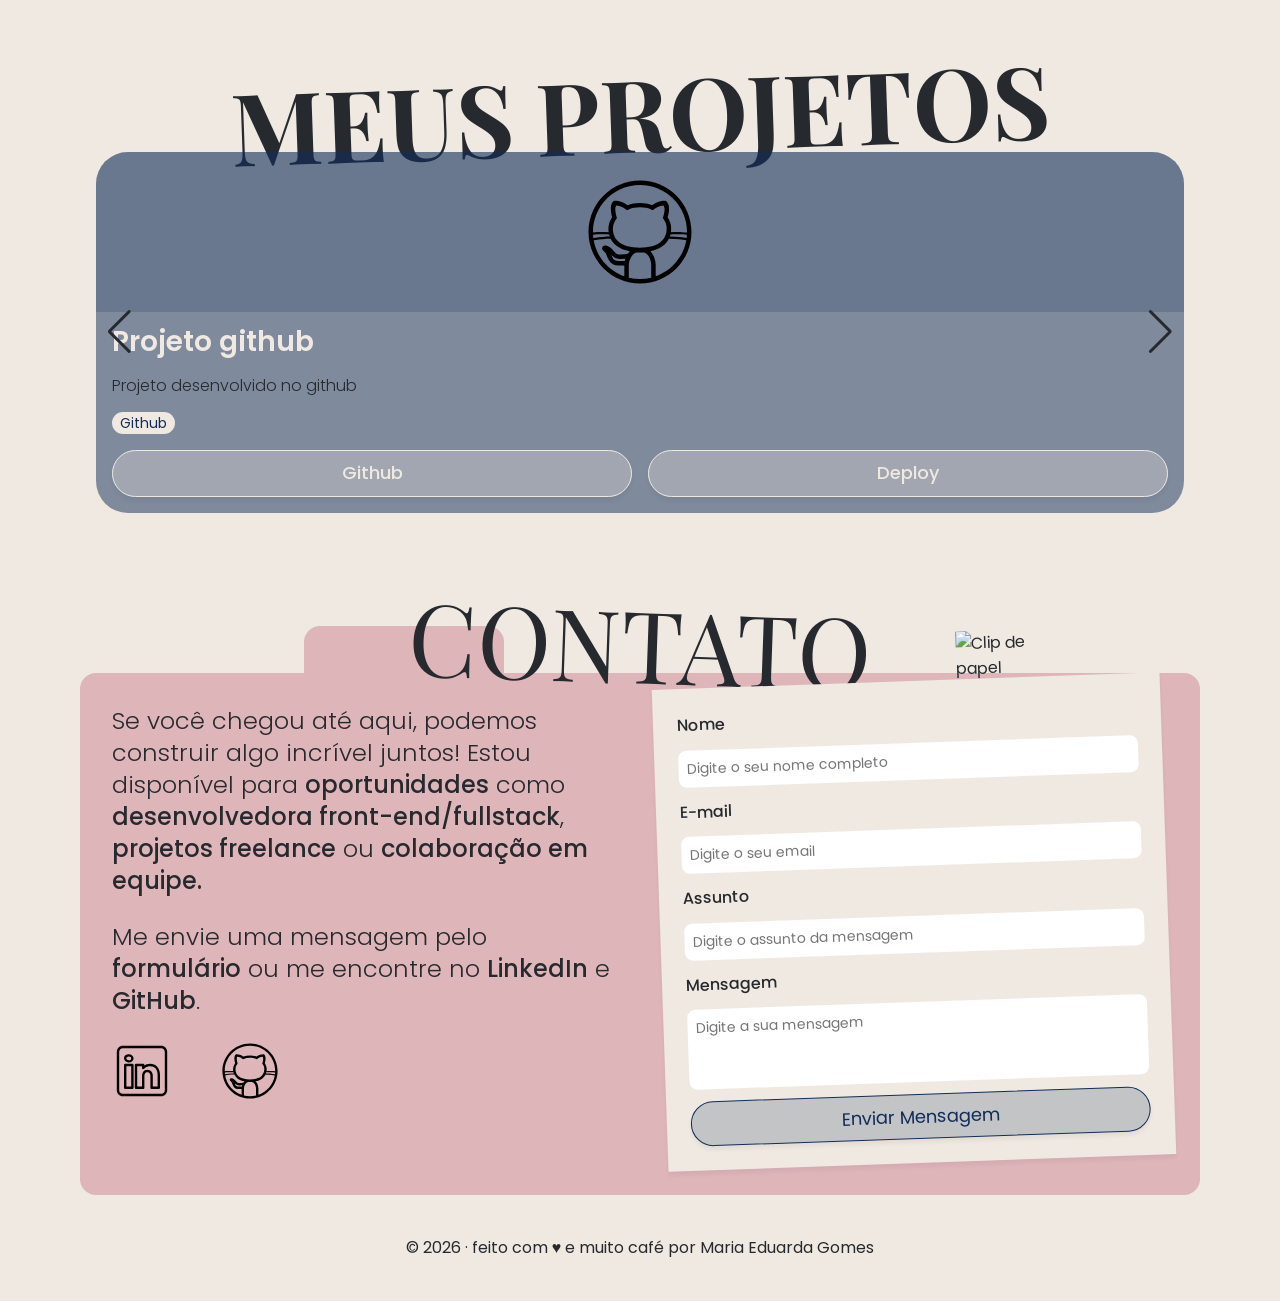
==== commit 5435feeb: "fix: ajusta validação e envio do formulário" ====
--- a/index.html
+++ b/index.html
@@ -153,8 +153,11 @@
         </article>
 
         <!-- Formulário -->
-        <form id="formulario">
+        <form id="formulario" action="https://formsubmit.co/60464df5862bc0e38295794122d4cf0d" method="POST">
           <img class="clip" src="./assets/img/clip.svg" alt="Clip de papel" />
+
+          <input type="hidden" name="_next" value="http://127.0.0.1:5500/success.html">
+          <input type="hidden" name="_captcha" value="false">
 
           <label for="nome">Nome</label>
           <input type="text" id="nome" name="nome" placeholder="Digite o seu nome completo">
--- a/styles.css
+++ b/styles.css
@@ -435,17 +435,19 @@
   transition: transform 0.3s ease;
 }
 
-.project-content {
+.project-content { 
   display: flex;
   flex: 1;
   flex-direction: column;
   padding: var(--spacing-md);
   text-align: left;
+  gap: var(--spacing-sm);
 }
 
 .project-content h3 {
   margin-bottom: 0.75rem;
-  font-size: var(--text-2xl);
+  font-size: var(--text-xl);
+  line-height: 28px;
   font-weight: var(--font-weight-semibold);
   color: var(--bg);
 }
@@ -453,9 +455,10 @@
 .project-content p {
   flex: 1;
   margin-bottom: var(--spacing-sm);
-  font-size: var(--text-md);
-  color: var(--bg);
-  font-weight: (--font-weight-light);
+  font-size: var(--text-sm);
+  color: var(--text);
+  font-weight: var(--font-weight-light);
+  line-height: 20px;
 }
 
 .project-tags {
@@ -465,7 +468,7 @@
 }
 
 .tag {
-  padding: 0.375rem 0.75rem;
+  padding: 0 var(--spacing-sm);
   border-radius: var(--radius-full);
   background-color: var(--bg);
   font-size: var(--text-xs);
@@ -477,11 +480,12 @@
   display: flex;
   justify-content: center;
   align-items: center;
-  gap: 0.75rem;
+  gap: var(--spacing-md);
   margin-top: var(--spacing-sm);
 }
 
 .project-buttons .botao {
+  width: 100%;
   border-color: var(--bg);
   background-color: rgb(239, 233, 225, 0.3);
   font-size: var(--text-md);
